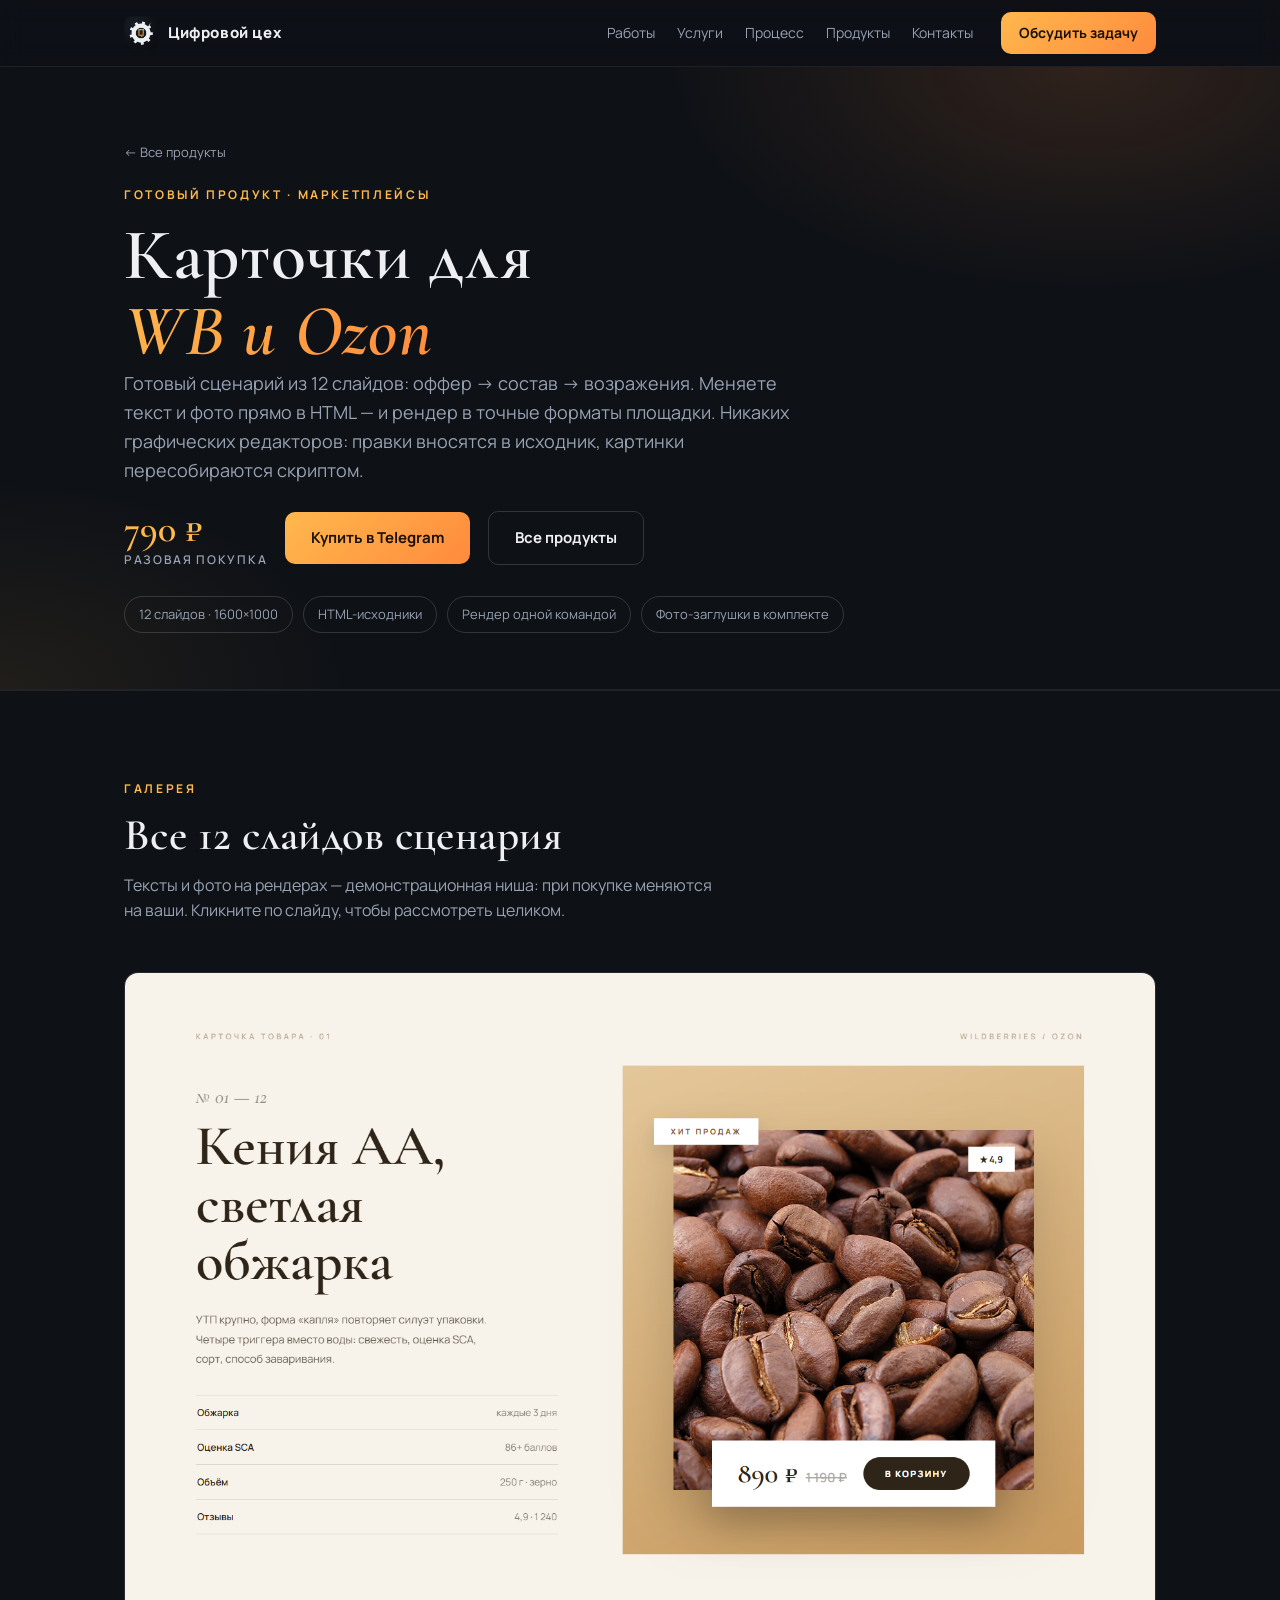
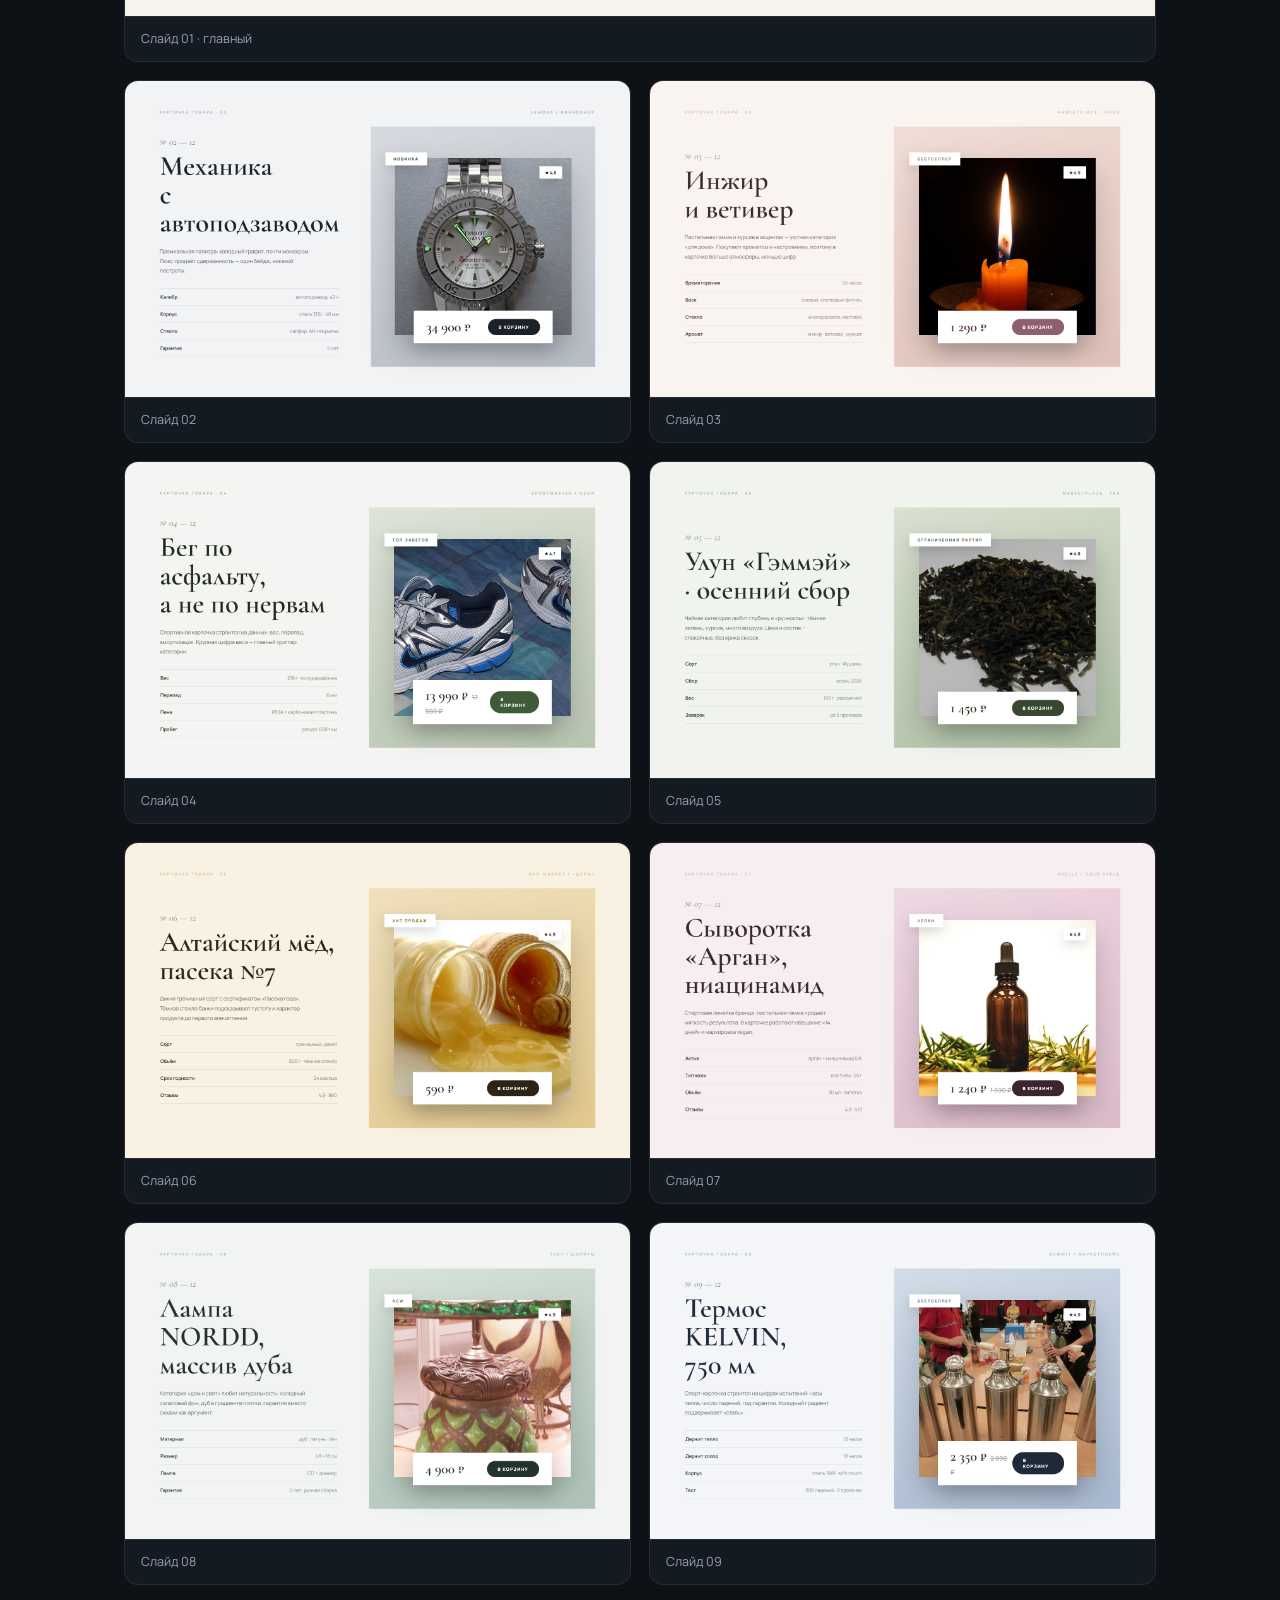
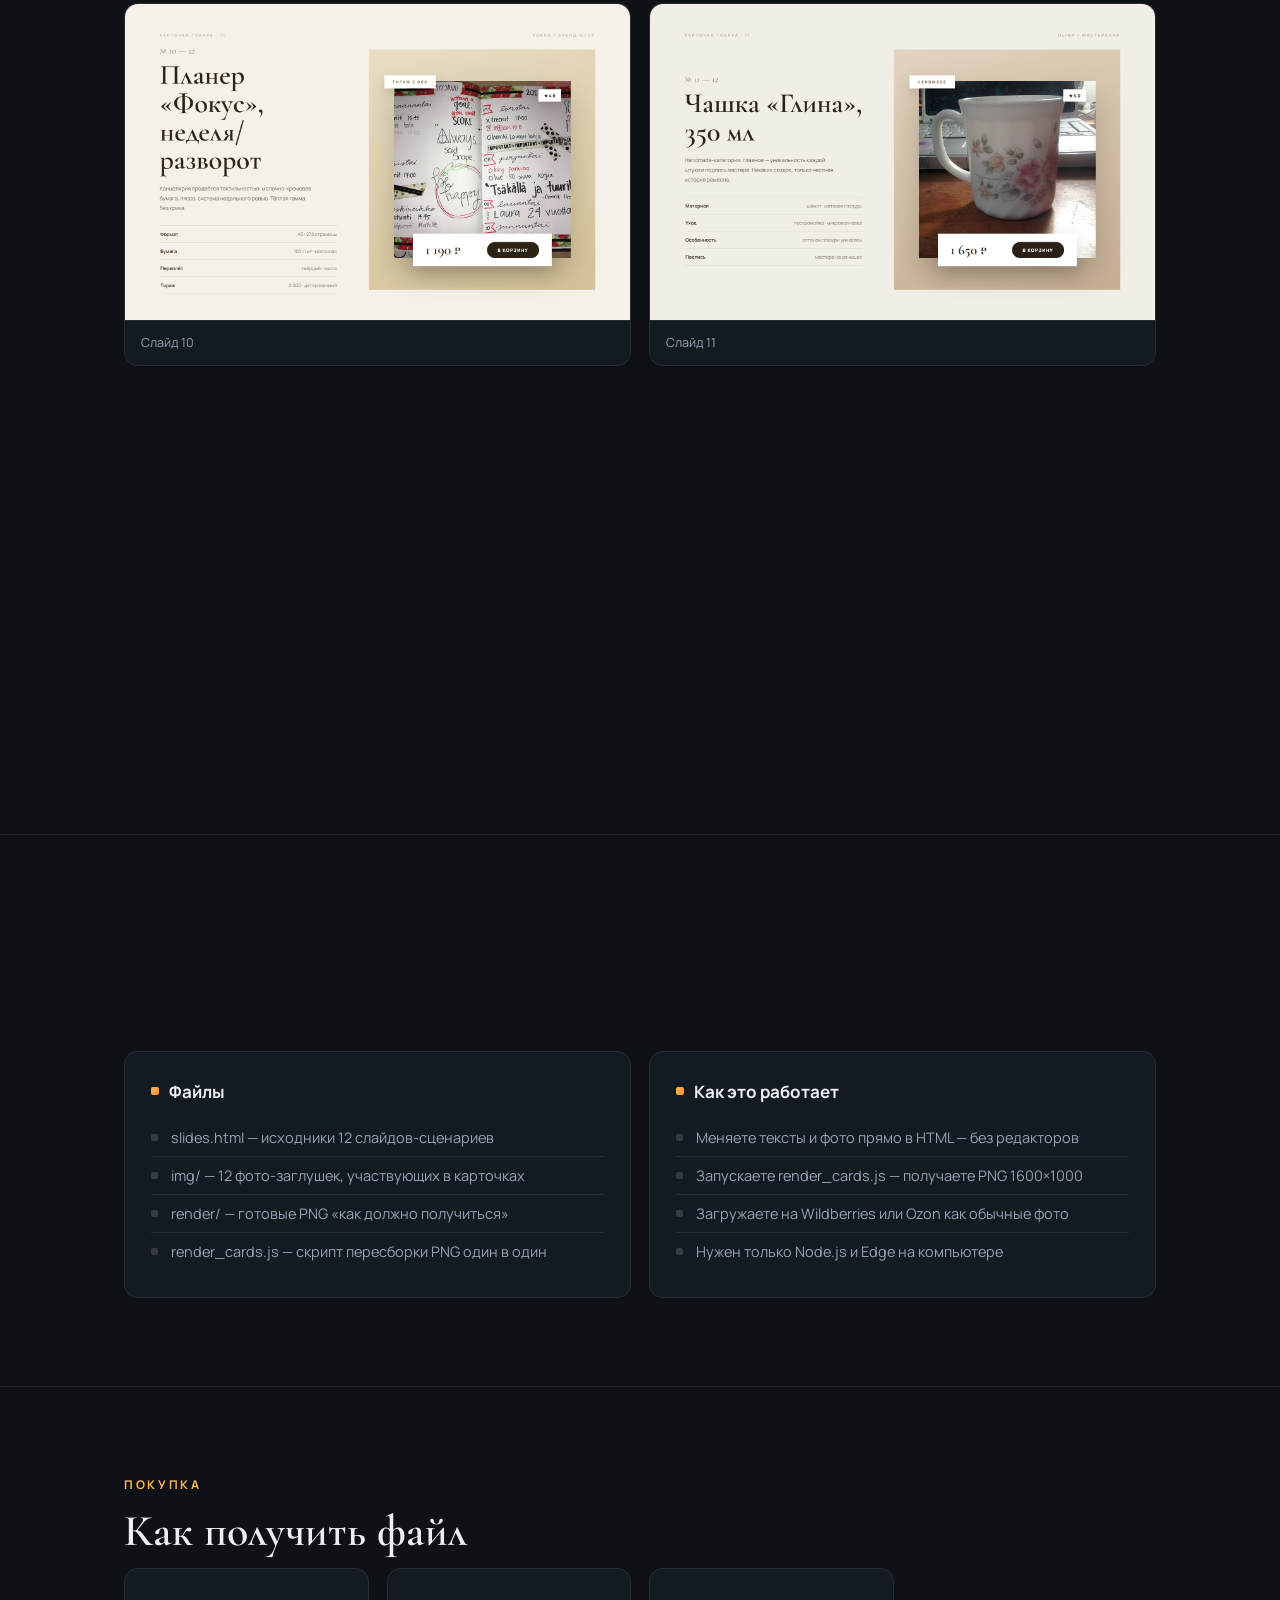
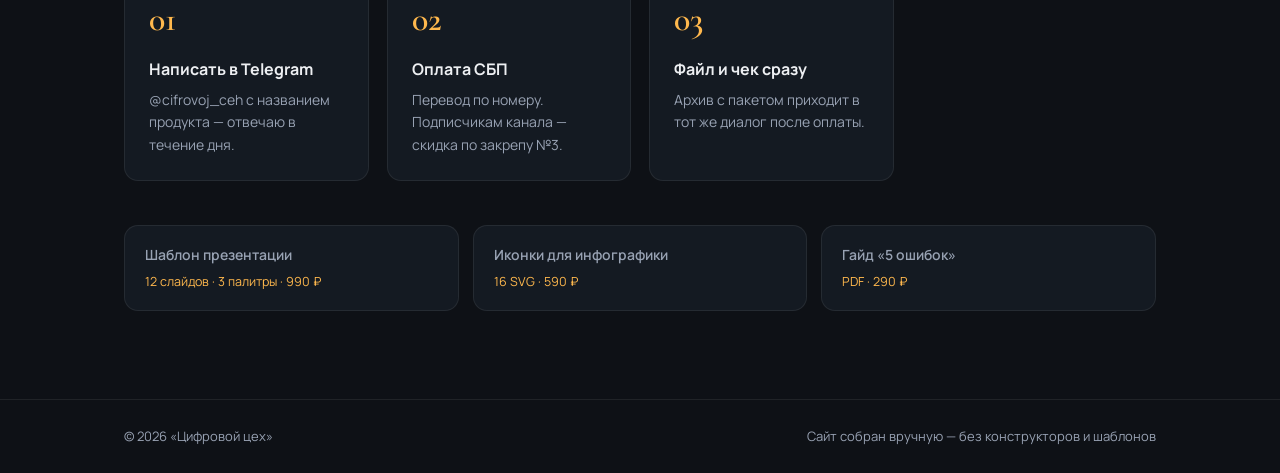
==== product-cards.html @ 600f5434 "Add 5 product landing pages (presentation, cards, icons, guide, catalog) with galleries and lightbox" ====
<!DOCTYPE html>
<html lang="ru">
<head>
<meta charset="UTF-8">
<meta name="viewport" content="width=device-width, initial-scale=1.0">
<title>Пакет шаблонов карточек WB/Ozon — 12 слайдов с исходниками | Цифровой цех</title>
<meta name="description" content="12 готовых слайдов-сценариев для карточек Wildberries и Ozon: оффер, состав, возражения. HTML-исходники и рендер в точные форматы площадки. Смотрите все 12 слайдов на витрине. 790 ₽.">
<meta property="og:title" content="Пакет шаблонов карточек WB/Ozon — 12 слайдов · HTML-исходники">
<meta property="og:description" content="Готовый сценарий: оффер → состав → возражения. Меняете текст и фото — рендер в точные форматы площадки. 790 ₽.">
<meta property="og:url" content="https://exoum.github.io/cifrovoj-ceh.github.io/product-cards.html">
<meta property="og:type" content="website">
<meta property="og:image" content="https://exoum.github.io/cifrovoj-ceh.github.io/assets/img/prod_cards.png">
<link rel="canonical" href="https://exoum.github.io/cifrovoj-ceh.github.io/product-cards.html">
<link rel="icon" type="image/svg+xml" href="assets/logo/logo.svg">
<link rel="preconnect" href="https://fonts.googleapis.com">
<link rel="preconnect" href="https://fonts.gstatic.com" crossorigin>
<link href="https://fonts.googleapis.com/css2?family=Cormorant+Garamond:ital,wght@0,500;0,600;1,500;1,600&family=Manrope:wght@400;500;600;700;800&display=swap" rel="stylesheet">
<link rel="stylesheet" href="css/style.css">
<link rel="stylesheet" href="css/products.css">
</head>
<body>

<header class="site-head">
  <div class="container head-row">
    <a class="brand" href="index.html">
      <img src="assets/logo/logo_256.png" alt="Логотип «Цифровой цех»" width="34" height="34">
      <span>Цифровой&nbsp;цех</span>
    </a>
    <nav class="nav">
      <a href="index.html#works">Работы</a>
      <a href="index.html#services">Услуги</a>
      <a href="index.html#process">Процесс</a>
      <a href="index.html#products">Продукты</a>
      <a href="index.html#contacts">Контакты</a>
    </nav>
    <a class="btn btn-small" href="https://t.me/cifrovoj_ceh" target="_blank" rel="noopener">Обсудить задачу</a>
  </div>
</header>

<main id="top">

<section class="p-hero">
  <div class="container">
    <a class="p-back reveal" href="index.html#products">← Все продукты</a>
    <p class="kicker reveal">Готовый продукт · Маркетплейсы</p>
    <h1 class="reveal">Карточки для<br><em>WB и Ozon</em></h1>
    <p class="p-lead reveal">Готовый сценарий из 12 слайдов: оффер → состав → возражения. Меняете текст и фото прямо в HTML — и рендер в точные форматы площадки. Никаких графических редакторов: правки вносятся в исходник, картинки пересобираются скриптом.</p>
    <div class="p-buy reveal">
      <span class="p-price">790 ₽<small>разовая покупка</small></span>
      <a class="btn" href="https://t.me/cifrovoj_ceh" target="_blank" rel="noopener">Купить в Telegram</a>
      <a class="btn btn-ghost" href="index.html#products">Все продукты</a>
    </div>
    <ul class="p-meta reveal">
      <li>12 слайдов · 1600×1000</li>
      <li>HTML-исходники</li>
      <li>Рендер одной командой</li>
      <li>Фото-заглушки в комплекте</li>
    </ul>
  </div>
</section>

<section class="section">
  <div class="container">
    <p class="kicker reveal">Галерея</p>
    <h2 class="reveal">Все 12 слайдов сценария</h2>
    <p class="section-sub reveal">Тексты и фото на рендерах — демонстрационная ниша: при покупке меняются на ваши. Кликните по слайду, чтобы рассмотреть целиком.</p>
    <div class="gallery">
      <figure class="gallery-item wide reveal"><img src="assets/img/cards/card_01.png" alt="Слайд 01 — главный" loading="lazy"><figcaption>Слайд 01 · главный</figcaption></figure>
      <figure class="gallery-item reveal"><img src="assets/img/cards/card_02.png" alt="Слайд 02" loading="lazy"><figcaption>Слайд 02</figcaption></figure>
      <figure class="gallery-item reveal"><img src="assets/img/cards/card_03.png" alt="Слайд 03" loading="lazy"><figcaption>Слайд 03</figcaption></figure>
      <figure class="gallery-item reveal"><img src="assets/img/cards/card_04.png" alt="Слайд 04" loading="lazy"><figcaption>Слайд 04</figcaption></figure>
      <figure class="gallery-item reveal"><img src="assets/img/cards/card_05.png" alt="Слайд 05" loading="lazy"><figcaption>Слайд 05</figcaption></figure>
      <figure class="gallery-item reveal"><img src="assets/img/cards/card_06.png" alt="Слайд 06" loading="lazy"><figcaption>Слайд 06</figcaption></figure>
      <figure class="gallery-item reveal"><img src="assets/img/cards/card_07.png" alt="Слайд 07" loading="lazy"><figcaption>Слайд 07</figcaption></figure>
      <figure class="gallery-item reveal"><img src="assets/img/cards/card_08.png" alt="Слайд 08" loading="lazy"><figcaption>Слайд 08</figcaption></figure>
      <figure class="gallery-item reveal"><img src="assets/img/cards/card_09.png" alt="Слайд 09" loading="lazy"><figcaption>Слайд 09</figcaption></figure>
      <figure class="gallery-item reveal"><img src="assets/img/cards/card_10.png" alt="Слайд 10" loading="lazy"><figcaption>Слайд 10</figcaption></figure>
      <figure class="gallery-item reveal"><img src="assets/img/cards/card_11.png" alt="Слайд 11" loading="lazy"><figcaption>Слайд 11</figcaption></figure>
      <figure class="gallery-item reveal"><img src="assets/img/cards/card_12.png" alt="Слайд 12" loading="lazy"><figcaption>Слайд 12</figcaption></figure>
    </div>
  </div>
</section>

<section class="section">
  <div class="container">
    <p class="kicker reveal">Состав</p>
    <h2 class="reveal">Что вы получите</h2>
    <div class="pkg">
      <div class="pkg-card reveal">
        <h3>Файлы</h3>
        <ul>
          <li>slides.html — исходники 12 слайдов-сценариев</li>
          <li>img/ — 12 фото-заглушек, участвующих в карточках</li>
          <li>render/ — готовые PNG «как должно получиться»</li>
          <li>render_cards.js — скрипт пересборки PNG один в один</li>
        </ul>
      </div>
      <div class="pkg-card reveal">
        <h3>Как это работает</h3>
        <ul>
          <li>Меняете тексты и фото прямо в HTML — без редакторов</li>
          <li>Запускаете render_cards.js — получаете PNG 1600×1000</li>
          <li>Загружаете на Wildberries или Ozon как обычные фото</li>
          <li>Нужен только Node.js и Edge на компьютере</li>
        </ul>
      </div>
    </div>
  </div>
</section>

<section class="section">
  <div class="container">
    <p class="kicker reveal">Покупка</p>
    <h2 class="reveal">Как получить файл</h2>
    <ol class="steps">
      <li class="step reveal"><span class="step-num">01</span><h3>Написать в Telegram</h3><p>@cifrovoj_ceh с названием продукта — отвечаю в течение дня.</p></li>
      <li class="step reveal"><span class="step-num">02</span><h3>Оплата СБП</h3><p>Перевод по номеру. Подписчикам канала — скидка по закрепу №3.</p></li>
      <li class="step reveal"><span class="step-num">03</span><h3>Файл и чек сразу</h3><p>Архив с пакетом приходит в тот же диалог после оплаты.</p></li>
    </ol>
    <div class="p-other">
      <a href="product-presentation.html">Шаблон презентации<span>12 слайдов · 3 палитры · 990 ₽</span></a>
      <a href="product-icons.html">Иконки для инфографики<span>16 SVG · 590 ₽</span></a>
      <a href="product-guide.html">Гайд «5 ошибок»<span>PDF · 290 ₽</span></a>
    </div>
  </div>
</section>

</main>

<footer>
  <div class="container foot-row">
    <span>© <span id="year">2026</span> «Цифровой цех»</span>
    <span>Сайт собран вручную — без конструкторов и шаблонов</span>
  </div>
</footer>

<div class="lightbox" id="lightbox" aria-hidden="true">
  <button class="lb-close" type="button" aria-label="Закрыть">×</button>
  <img src="" alt="">
</div>

<script src="js/main.js"></script>
</body>
</html>
---- css/style.css ----
/* ============================================================
   «Цифровой цех» — личный сайт-портфолио
   Палитра и шрифты совпадают с брендом (#0E1116 / #EDEFF2 / #FFB84D→#FF8A3D,
   Manrope + Cormorant Garamond — OFL, Google Fonts CDN).
   ============================================================ */

:root{
  --bg:#0E1116;
  --panel:#141A22;
  --panel-2:#171E27;
  --line:rgba(237,239,242,.08);
  --line-2:rgba(237,239,242,.16);
  --text:#EDEFF2;
  --muted:#98A2B3;
  --accent:#FFB84D;
  --accent-2:#FF8A3D;
  --grad:linear-gradient(135deg,#FFB84D 0%,#FF8A3D 100%);
  --font-ui:'Manrope',system-ui,-apple-system,'Segoe UI',sans-serif;
  --font-display:'Cormorant Garamond',Georgia,serif;
  --radius:14px;
}

*{margin:0;padding:0;box-sizing:border-box}
html{scroll-behavior:smooth}
body{background:var(--bg);color:var(--text);font-family:var(--font-ui);font-size:16px;line-height:1.6;-webkit-font-smoothing:antialiased}
img{display:block;max-width:100%}
a{color:inherit;text-decoration:none}
ul,ol{list-style:none}

.container{max-width:1080px;margin:0 auto;padding:0 24px}
.kicker{font-size:12px;font-weight:700;letter-spacing:.22em;text-transform:uppercase;color:var(--accent);margin-bottom:14px}
h1,h2{font-family:var(--font-display);font-weight:600;line-height:1.05;letter-spacing:.01em}
h1{font-size:clamp(40px,7vw,72px)}
h1 em,h2 em{font-style:italic;background:var(--grad);-webkit-background-clip:text;background-clip:text;color:transparent}
h2{font-size:clamp(30px,4.5vw,44px);margin-bottom:14px}
.section-sub{color:var(--muted);max-width:600px;margin-bottom:40px}
.section{padding:88px 0;border-top:1px solid var(--line)}

/* --- кнопки --- */
.btn{display:inline-flex;align-items:center;gap:8px;padding:14px 26px;border-radius:10px;background:var(--grad);color:#1A1206;font-weight:700;font-size:15px;transition:transform .15s ease,box-shadow .15s ease}
.btn:hover{transform:translateY(-2px);box-shadow:0 10px 30px rgba(255,138,61,.25)}
.btn-ghost{background:transparent;color:var(--text);border:1px solid var(--line-2)}
.btn-ghost:hover{box-shadow:none;border-color:rgba(237,239,242,.35)}
.btn-small{padding:10px 18px;font-size:14px}

/* --- шапка --- */
.site-head{position:sticky;top:0;z-index:50;background:rgba(14,17,22,.82);backdrop-filter:blur(12px);border-bottom:1px solid var(--line)}
.head-row{display:flex;align-items:center;gap:28px;height:66px}
.brand{display:flex;align-items:center;gap:10px;font-weight:800;letter-spacing:.04em;font-size:15px}
.brand img{border-radius:8px}
.nav{display:flex;gap:22px;margin-left:auto}
.nav a{font-size:14px;color:var(--muted);transition:color .15s}
.nav a:hover{color:var(--text)}

/* --- hero --- */
.hero{padding:96px 0 80px;position:relative;overflow:hidden}
.hero::before{content:'';position:absolute;inset:0;background:radial-gradient(600px 320px at 85% 0%,rgba(255,138,61,.14),transparent 70%),radial-gradient(500px 300px at 0% 100%,rgba(255,184,77,.08),transparent 70%);pointer-events:none}
.hero .container{position:relative}
.lead{color:var(--muted);font-size:18px;max-width:640px;margin:22px 0 30px}
.hero-actions{display:flex;gap:14px;flex-wrap:wrap}
.hero-meta{display:flex;gap:12px;flex-wrap:wrap;margin-top:34px}
.hero-meta li{font-size:13px;color:var(--muted);border:1px solid var(--line-2);border-radius:999px;padding:7px 14px}

/* --- работы --- */
.works-grid{display:grid;grid-template-columns:1fr 1fr;gap:22px}
.work{background:var(--panel);border:1px solid var(--line);border-radius:var(--radius);overflow:hidden;transition:transform .2s ease,border-color .2s ease}
.work:hover{transform:translateY(-4px);border-color:var(--line-2)}
.work-img{aspect-ratio:4/3;overflow:hidden;background:#0B0E12}
.work-img img{width:100%;height:100%;object-fit:cover;object-position:top center;transition:transform .35s ease}
.work:hover .work-img img{transform:scale(1.03)}
.work figcaption{padding:16px 18px;display:flex;flex-direction:column;gap:4px}
.work figcaption strong{font-size:15px;font-weight:700}
.work figcaption span{font-size:13px;color:var(--muted)}

/* --- услуги --- */
.cards-grid{display:grid;grid-template-columns:repeat(2,1fr);gap:18px}
.card{background:var(--panel);border:1px solid var(--line);border-radius:var(--radius);padding:26px;transition:border-color .2s ease}
.card:hover{border-color:var(--line-2)}
.card h3{font-size:18px;margin-bottom:8px}
.card p{color:var(--muted);font-size:14.5px}
.price-row{display:flex;justify-content:space-between;align-items:baseline;gap:12px;margin-top:18px;padding-top:14px;border-top:1px solid var(--line);flex-wrap:wrap}
.price{font-family:var(--font-display);font-size:26px;font-weight:600;color:var(--accent)}
.term{font-size:13px;color:var(--muted)}

/* --- процесс --- */
.steps{display:grid;grid-template-columns:repeat(4,1fr);gap:18px;counter-reset:step}
.step{background:var(--panel);border:1px solid var(--line);border-radius:var(--radius);padding:24px}
.step-num{font-family:var(--font-display);font-size:34px;font-weight:600;color:var(--accent);display:block;margin-bottom:10px}
.step h3{font-size:16px;margin-bottom:6px}
.step p{color:var(--muted);font-size:14px}

/* --- продукт --- */
.product{display:flex;gap:40px;align-items:center;background:var(--panel-2);border:1px solid var(--line);border-radius:18px;padding:40px}
.product-info{flex:1}
.product-info p{color:var(--muted);max-width:520px}
.product-list{margin-top:16px;display:flex;flex-direction:column;gap:8px}
.product-list li{color:var(--muted);font-size:14.5px;padding-left:20px;position:relative}
.product-list li::before{content:'';position:absolute;left:0;top:9px;width:8px;height:8px;border-radius:2px;background:var(--grad)}
.product-buy{flex-shrink:0;display:flex;flex-direction:column;gap:8px;align-items:flex-start;min-width:240px}
.price-big{font-family:var(--font-display);font-size:44px;font-weight:600;color:var(--accent)}
.price-big s{font-size:22px;color:var(--muted);margin-right:10px}
.product-buy .term{margin-bottom:10px}

/* --- контакты --- */
.contacts{text-align:center;padding-bottom:96px}
.contacts .lead{margin-left:auto;margin-right:auto}
.contacts-actions{justify-content:center}

/* --- футер --- */
footer{border-top:1px solid var(--line);padding:26px 0;color:var(--muted);font-size:13px}
.foot-row{display:flex;justify-content:space-between;gap:12px;flex-wrap:wrap}

/* --- анимация появления --- */
.reveal{opacity:0;transform:translateY(18px);transition:opacity .6s ease,transform .6s ease}
.reveal.on{opacity:1;transform:none}
@media (prefers-reduced-motion:reduce){.reveal{opacity:1;transform:none;transition:none}}

/* --- адаптив --- */
@media (max-width:900px){
  .works-grid{grid-template-columns:1fr}
  .cards-grid{grid-template-columns:1fr}
  .steps{grid-template-columns:repeat(2,1fr)}
  .product{flex-direction:column;align-items:flex-start;gap:24px}
}
@media (max-width:640px){
  .nav{display:none}
  .steps{grid-template-columns:1fr}
  .hero{padding:64px 0 56px}
  .section{padding:64px 0}
  .product{padding:28px}
}
---- css/products.css ----
/* === Продуктовая полка (секция #products) === */
.prod-grid { display: grid; grid-template-columns: repeat(3, 1fr); gap: 28px; margin-top: 56px; }
.prod-grid .prod-card:nth-child(4), .prod-grid .prod-card:nth-child(5) { grid-column: span 1; }
.prod-card { background: #141A22; border: 1px solid rgba(237,239,242,.08); border-radius: 18px; overflow: hidden; display: flex; flex-direction: column; transition: transform .3s ease, border-color .3s ease; }
.prod-card:hover { transform: translateY(-4px); border-color: rgba(255,184,77,.4); }
.prod-img { aspect-ratio: 4 / 3; overflow: hidden; background: #0E1116; }
.prod-img img { width: 100%; height: 100%; object-fit: cover; display: block; transition: transform .5s ease; }
.prod-card:hover .prod-img img { transform: scale(1.03); }
.prod-body { padding: 24px 24px 26px; display: flex; flex-direction: column; flex: 1; }
.prod-tag { font-size: 11px; letter-spacing: 2.5px; text-transform: uppercase; color: #98A2B3; margin-bottom: 10px; }
.prod-body h3 { font-family: 'Cormorant Garamond', Georgia, serif; font-weight: 600; font-size: 24px; line-height: 1.15; margin-bottom: 10px; color: #EDEFF2; }
.prod-body p { font-size: 14px; line-height: 1.65; color: #98A2B3; margin-bottom: 20px; }
.prod-price-row { margin-top: auto; display: flex; align-items: center; justify-content: space-between; gap: 12px; }
.prod-price { font-family: 'Cormorant Garamond', Georgia, serif; font-weight: 600; font-size: 26px; color: #FFB84D; }
.prod-price s { font-size: 15px; color: #5D6673; margin-left: 8px; font-family: 'Manrope', sans-serif; font-weight: 600; }
.btn-prod { display: inline-block; padding: 11px 22px; border-radius: 100px; font-size: 12px; letter-spacing: 2px; text-transform: uppercase; font-weight: 800; text-decoration: none; color: #0E1116; background: linear-gradient(135deg, #FFB84D, #FF8A3D); transition: opacity .25s ease; }
.btn-prod:hover { opacity: .88; }
.prod-note { margin-top: 26px; font-size: 13px; color: #5D6673; text-align: center; }

@media (max-width: 1000px) { .prod-grid { grid-template-columns: repeat(2, 1fr); } }
@media (max-width: 640px) {
  .prod-grid { grid-template-columns: 1fr; gap: 20px; margin-top: 40px; }
  .prod-body h3 { font-size: 21px; }
}

/* === Страницы продуктов (product-*.html) === */
.p-hero{padding:72px 0 56px;position:relative;overflow:hidden;border-bottom:1px solid var(--line)}
.p-hero::before{content:'';position:absolute;inset:0;background:radial-gradient(600px 320px at 85% 0%,rgba(255,138,61,.14),transparent 70%),radial-gradient(500px 300px at 0% 100%,rgba(255,184,77,.08),transparent 70%);pointer-events:none}
.p-hero .container{position:relative}
.p-back{display:inline-flex;align-items:center;gap:8px;font-size:13px;color:var(--muted);margin-bottom:22px;transition:color .15s}
.p-back:hover{color:var(--text)}
.p-title{margin-bottom:16px}
.p-lead{color:var(--muted);font-size:18px;max-width:680px;margin:0 0 26px}
.p-buy{display:flex;align-items:center;gap:18px;flex-wrap:wrap}
.p-price{font-family:var(--font-display);font-weight:600;font-size:38px;color:var(--accent);line-height:1}
.p-price small{display:block;font-family:'Manrope',sans-serif;font-weight:600;font-size:12px;letter-spacing:.14em;text-transform:uppercase;color:var(--muted);margin-top:6px}
.p-meta{display:flex;gap:10px;flex-wrap:wrap;margin-top:30px}
.p-meta li{font-size:13px;color:var(--muted);border:1px solid var(--line-2);border-radius:999px;padding:7px 14px}
.gallery{display:grid;grid-template-columns:1fr 1fr;gap:18px;margin-top:48px}
.gallery-item{background:var(--panel);border:1px solid var(--line);border-radius:var(--radius);overflow:hidden;cursor:zoom-in;transition:border-color .2s ease,transform .2s ease}
.gallery-item:hover{border-color:rgba(255,184,77,.4);transform:translateY(-3px)}
.gallery-item img{width:100%;height:auto;display:block}
.gallery-item.wide{grid-column:1 / -1}
.gallery-item figcaption{padding:12px 16px;font-size:12.5px;color:var(--muted);border-top:1px solid var(--line)}
.gallery-hint{margin-top:18px;font-size:13px;color:var(--muted);text-align:center}
.pkg{display:grid;grid-template-columns:1fr 1fr;gap:18px;margin-top:48px}
.pkg-card{background:var(--panel);border:1px solid var(--line);border-radius:var(--radius);padding:26px}
.pkg-card h3{font-size:17px;margin-bottom:14px;display:flex;align-items:center;gap:10px}
.pkg-card h3::before{content:'';width:8px;height:8px;border-radius:2px;background:var(--grad);flex-shrink:0}
.pkg-card li{color:var(--muted);font-size:14.5px;padding:7px 0 7px 20px;position:relative;border-bottom:1px solid var(--line)}
.pkg-card li:last-child{border-bottom:none}
.pkg-card li::before{content:'';position:absolute;left:0;top:15px;width:7px;height:7px;border-radius:2px;background:var(--line-2)}
.buy-steps{display:grid;grid-template-columns:repeat(3,1fr);gap:18px;margin-top:44px}
.p-other{display:grid;grid-template-columns:repeat(3,1fr);gap:14px;margin-top:44px}
.p-other a{background:var(--panel);border:1px solid var(--line);border-radius:var(--radius);padding:18px 20px;font-size:14px;font-weight:600;color:var(--muted);transition:border-color .2s ease,color .2s ease}
.p-other a:hover{border-color:rgba(255,184,77,.4);color:var(--text)}
.p-other a span{display:block;font-weight:400;font-size:12.5px;color:var(--accent);margin-top:6px}
.lightbox{position:fixed;inset:0;z-index:100;background:rgba(10,12,16,.92);backdrop-filter:blur(6px);display:none;align-items:center;justify-content:center;padding:28px;cursor:zoom-out}
.lightbox.on{display:flex}
.lightbox img{max-width:min(1200px,94vw);max-height:88vh;width:auto;height:auto;border-radius:10px;box-shadow:0 30px 80px rgba(0,0,0,.55)}
.lightbox .lb-close{position:absolute;top:18px;right:24px;font-size:30px;line-height:1;color:var(--muted);background:none;border:none;cursor:pointer}
.lightbox .lb-close:hover{color:var(--text)}
body.lb-lock{overflow:hidden}
@media (max-width:900px){.gallery{grid-template-columns:1fr}.pkg{grid-template-columns:1fr}.buy-steps{grid-template-columns:1fr}.p-other{grid-template-columns:1fr}}
@media (max-width:640px){.p-hero{padding:52px 0 44px}.p-price{font-size:32px}.p-lead{font-size:16px}}

/* === Кликабельные карточки на главной === */
.prod-link{display:block;color:inherit}
.prod-link:hover{text-decoration:none}
.prod-more{display:inline-block;margin-top:14px;font-size:12px;letter-spacing:1.5px;text-transform:uppercase;color:var(--muted);transition:color .2s ease}
.prod-card:hover .prod-more{color:var(--accent)}
.prod-body h3 a{color:inherit;text-decoration:none}
.prod-body h3 a:hover{color:var(--accent)}

/* === Витрина иконок (product-icons.html) === */
.icons-grid{display:grid;grid-template-columns:repeat(8,1fr);gap:12px;margin-top:48px}
.icon-tile{background:var(--panel);border:1px solid var(--line);border-radius:var(--radius);aspect-ratio:1;display:flex;align-items:center;justify-content:center;transition:border-color .2s ease,transform .2s ease}
.icon-tile:hover{border-color:rgba(255,184,77,.4);transform:translateY(-3px)}
.icon-tile svg{width:42%;height:42%;color:var(--accent)}
.icons-colors{display:flex;gap:22px;justify-content:center;align-items:center;margin-top:24px;flex-wrap:wrap}
.icons-colors .icon-tile{aspect-ratio:auto;width:88px;height:88px;flex-shrink:0}
.icons-colors span{display:inline-flex;flex-direction:column;align-items:center;gap:10px}
.icons-colors em{font-style:normal;font-size:12px;letter-spacing:.06em;color:var(--muted)}
.ic-c1{color:#FFB84D}
.ic-c2{color:#7DD3A0}
.ic-c3{color:#8AB4FF}
.ic-c4{color:#EDEFF2}
@media (max-width:900px){.icons-grid{grid-template-columns:repeat(4,1fr)}}
@media (max-width:640px){.icons-grid{grid-template-columns:repeat(3,1fr);gap:10px}}
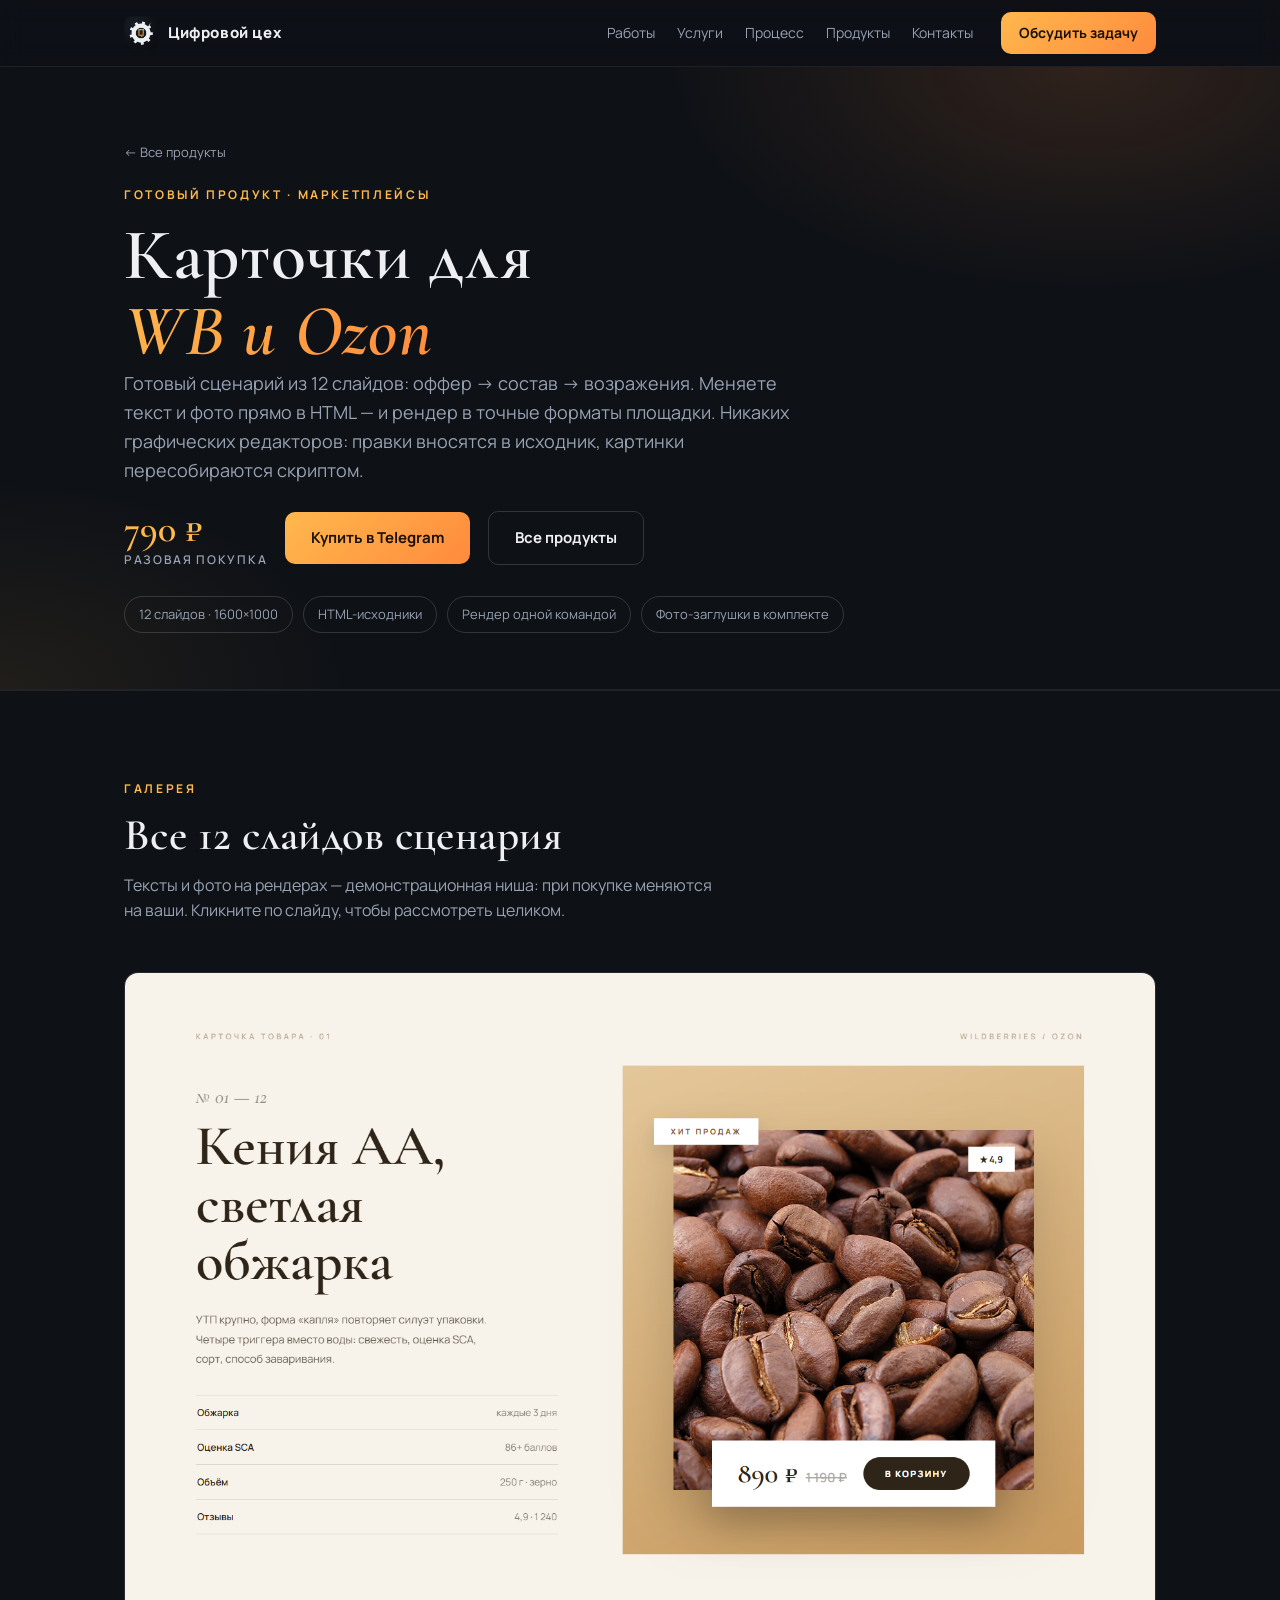
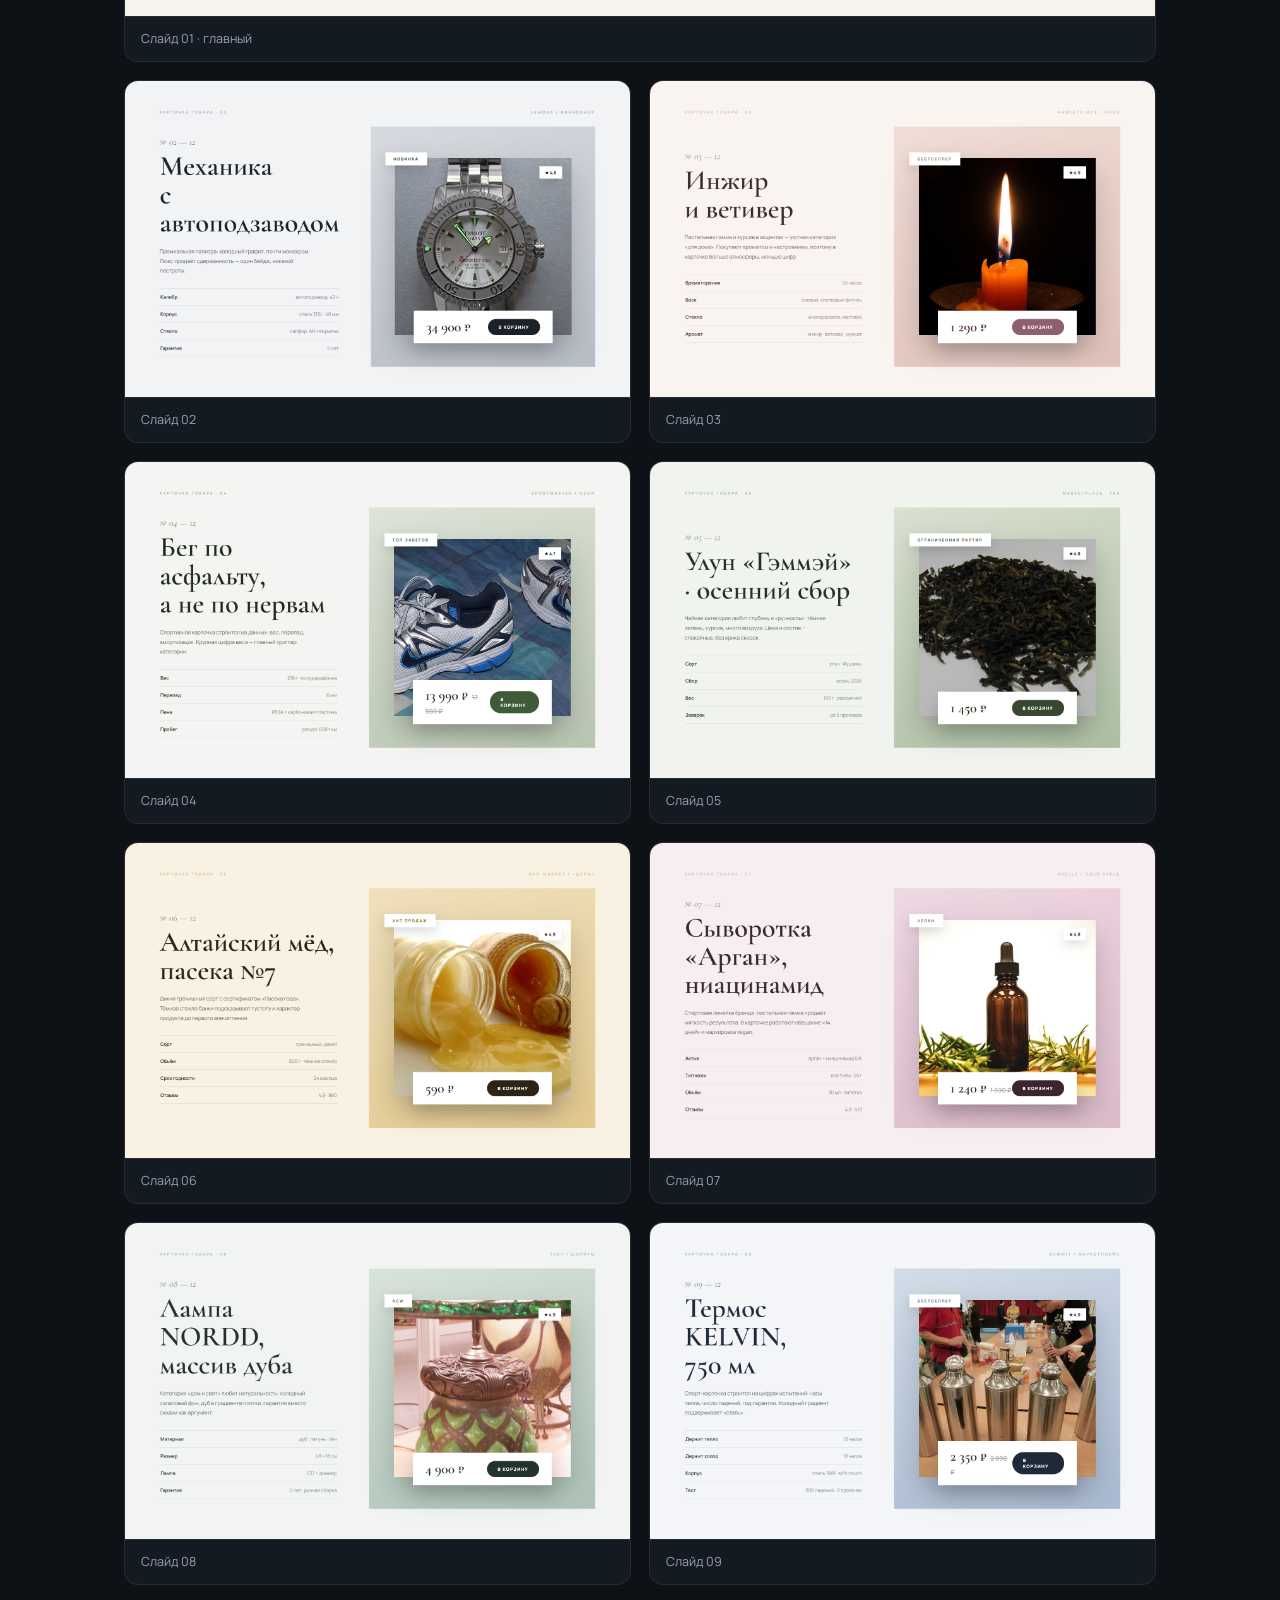
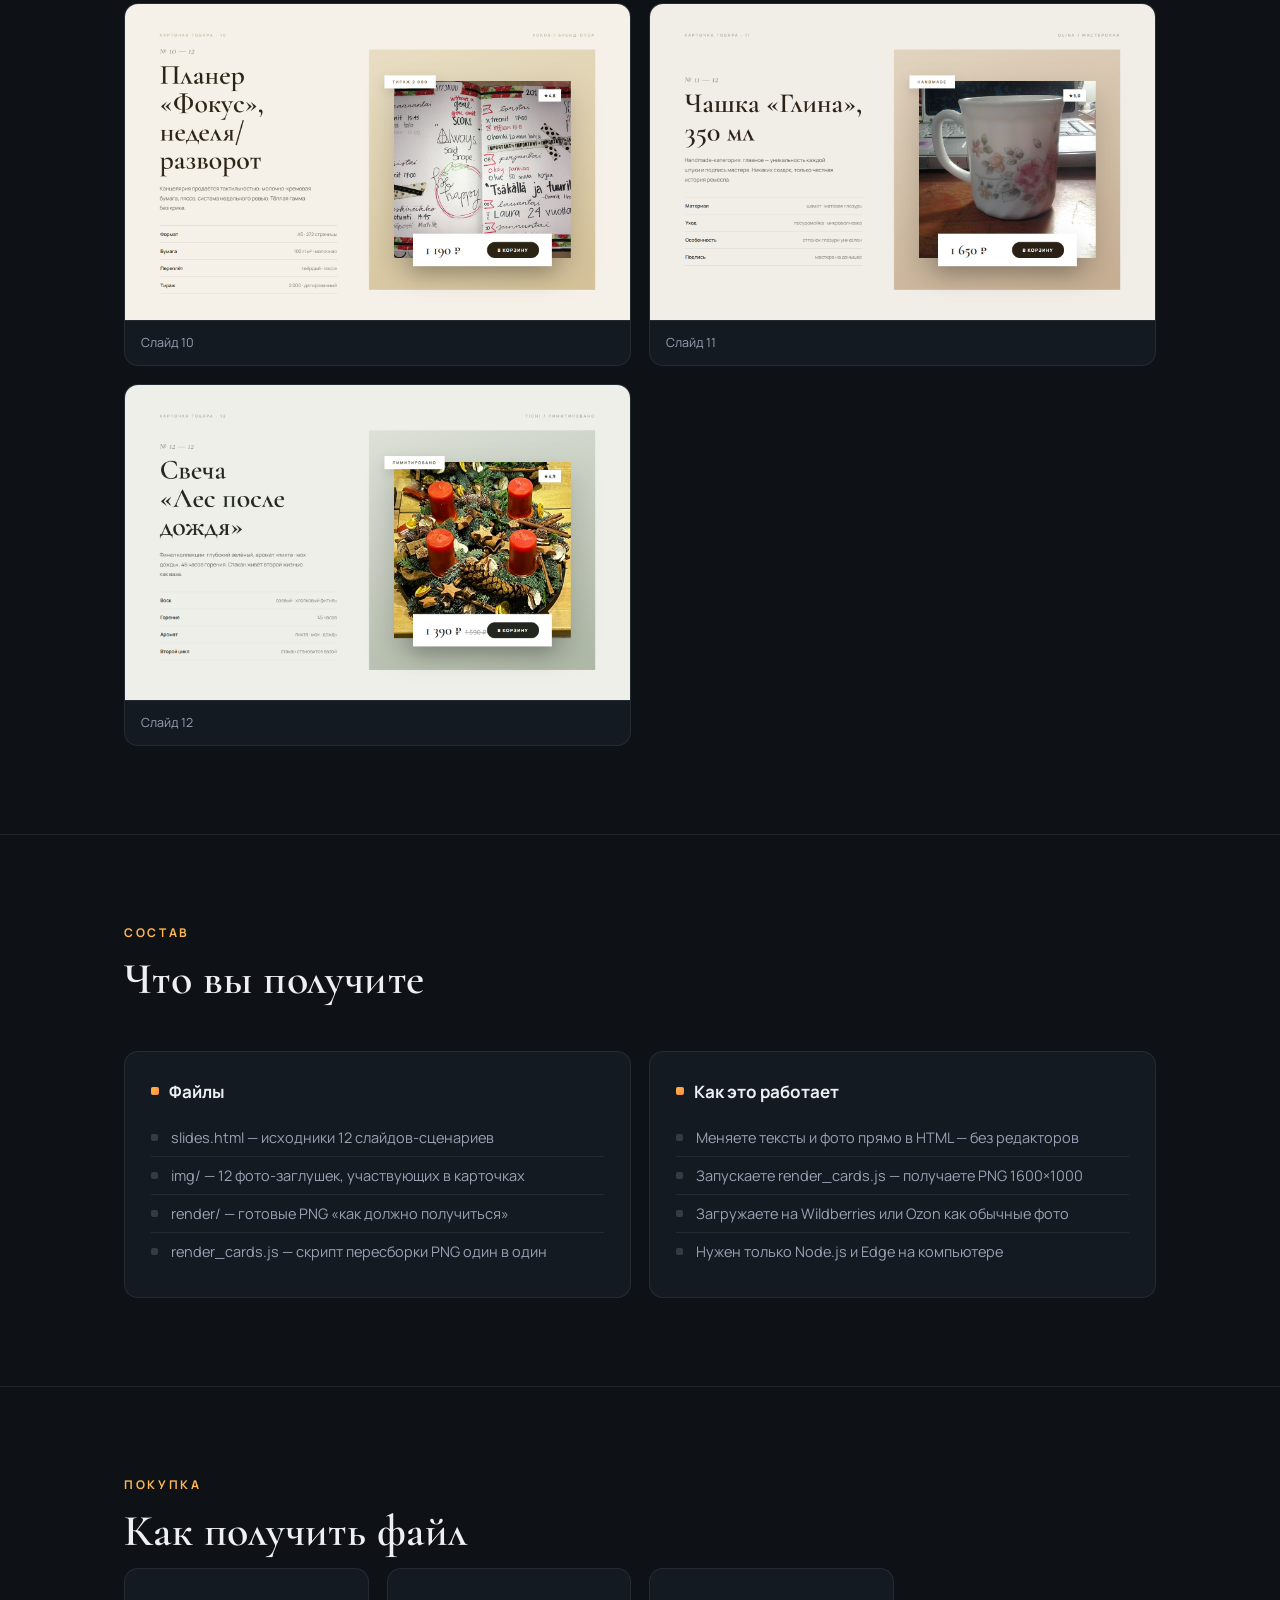
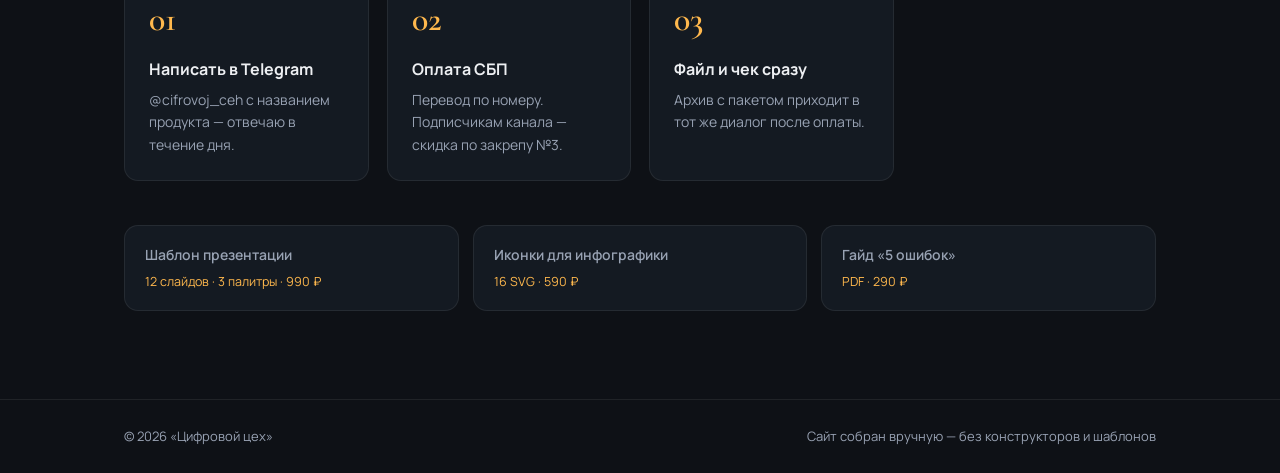
==== commit eb212359: "Add lead capture: contact form, smart Telegram buttons with source tracking, lead-form/lead-links/si" ====
--- a/product-cards.html
+++ b/product-cards.html
@@ -33,7 +33,7 @@
       <a href="index.html#products">Продукты</a>
       <a href="index.html#contacts">Контакты</a>
     </nav>
-    <a class="btn btn-small" href="https://t.me/cifrovoj_ceh" target="_blank" rel="noopener">Обсудить задачу</a>
+    <a class="btn btn-small" href="https://t.me/cifrovoj_ceh" data-bot="site_cards" target="_blank" rel="noopener">Обсудить задачу</a>
   </div>
 </header>
 
@@ -47,7 +47,7 @@
     <p class="p-lead reveal">Готовый сценарий из 12 слайдов: оффер → состав → возражения. Меняете текст и фото прямо в HTML — и рендер в точные форматы площадки. Никаких графических редакторов: правки вносятся в исходник, картинки пересобираются скриптом.</p>
     <div class="p-buy reveal">
       <span class="p-price">790 ₽<small>разовая покупка</small></span>
-      <a class="btn" href="https://t.me/cifrovoj_ceh" target="_blank" rel="noopener">Купить в Telegram</a>
+      <a class="btn" href="https://t.me/cifrovoj_ceh" data-bot="site_cards" target="_blank" rel="noopener">Купить в Telegram</a>
       <a class="btn btn-ghost" href="index.html#products">Все продукты</a>
     </div>
     <ul class="p-meta reveal">
@@ -139,6 +139,8 @@
   <img src="" alt="">
 </div>
 
+<script src="js/site-config.js"></script>
 <script src="js/main.js"></script>
+<script src="js/lead-links.js"></script>
 </body>
 </html>
--- a/css/style.css
+++ b/css/style.css
@@ -71,6 +71,9 @@
 .work figcaption{padding:16px 18px;display:flex;flex-direction:column;gap:4px}
 .work figcaption strong{font-size:15px;font-weight:700}
 .work figcaption span{font-size:13px;color:var(--muted)}
+.work-cta{text-decoration:none;color:var(--text);display:flex;align-items:center;justify-content:center;padding:26px;background:linear-gradient(135deg,var(--panel),#10151C);border-color:var(--line-2)}
+.work-cta strong{font-size:16px}
+.work-cta span{margin-top:6px}
 
 /* --- услуги --- */
 .cards-grid{display:grid;grid-template-columns:repeat(2,1fr);gap:18px}
@@ -106,6 +109,23 @@
 .contacts .lead{margin-left:auto;margin-right:auto}
 .contacts-actions{justify-content:center}
 
+/* === Форма заявки (секция контактов) === */
+.lead-form{max-width:640px;margin:40px auto 0;text-align:left;background:var(--panel);border:1px solid var(--line);border-radius:var(--radius);padding:28px}
+.lead-form label{display:block;font-size:12px;font-weight:700;letter-spacing:.08em;text-transform:uppercase;color:var(--muted);margin-bottom:14px}
+.lead-form input,.lead-form select,.lead-form textarea{display:block;width:100%;margin-top:8px;background:var(--panel-2);border:1px solid var(--line-2);border-radius:10px;color:var(--text);font:inherit;font-size:15px;text-transform:none;letter-spacing:normal;padding:12px 14px;outline:none;transition:border-color .15s}
+.lead-form input:focus,.lead-form select:focus,.lead-form textarea:focus{border-color:var(--accent)}
+.lead-form textarea{resize:vertical;min-height:88px}
+.lf-row{display:grid;grid-template-columns:1fr 1fr;gap:14px}
+.lf-submit{width:100%;margin-top:6px;cursor:pointer}
+.lf-submit[disabled]{opacity:.55;cursor:wait}
+.lf-note{font-size:13px;color:var(--muted);margin:16px 0 0;letter-spacing:normal;text-transform:none}
+.lf-note a{color:var(--accent);text-decoration:none}
+.lf-note a:hover{text-decoration:underline}
+.lf-status{font-size:14px;margin:14px 0 0;letter-spacing:normal;text-transform:none;color:var(--accent)}
+.lf-status.err{color:#FF7A6B}
+.hp{position:absolute;left:-9999px;width:1px;height:1px;overflow:hidden;opacity:0}
+@media (max-width:520px){.lf-row{grid-template-columns:1fr;gap:0}}
+
 /* --- футер --- */
 footer{border-top:1px solid var(--line);padding:26px 0;color:var(--muted);font-size:13px}
 .foot-row{display:flex;justify-content:space-between;gap:12px;flex-wrap:wrap}
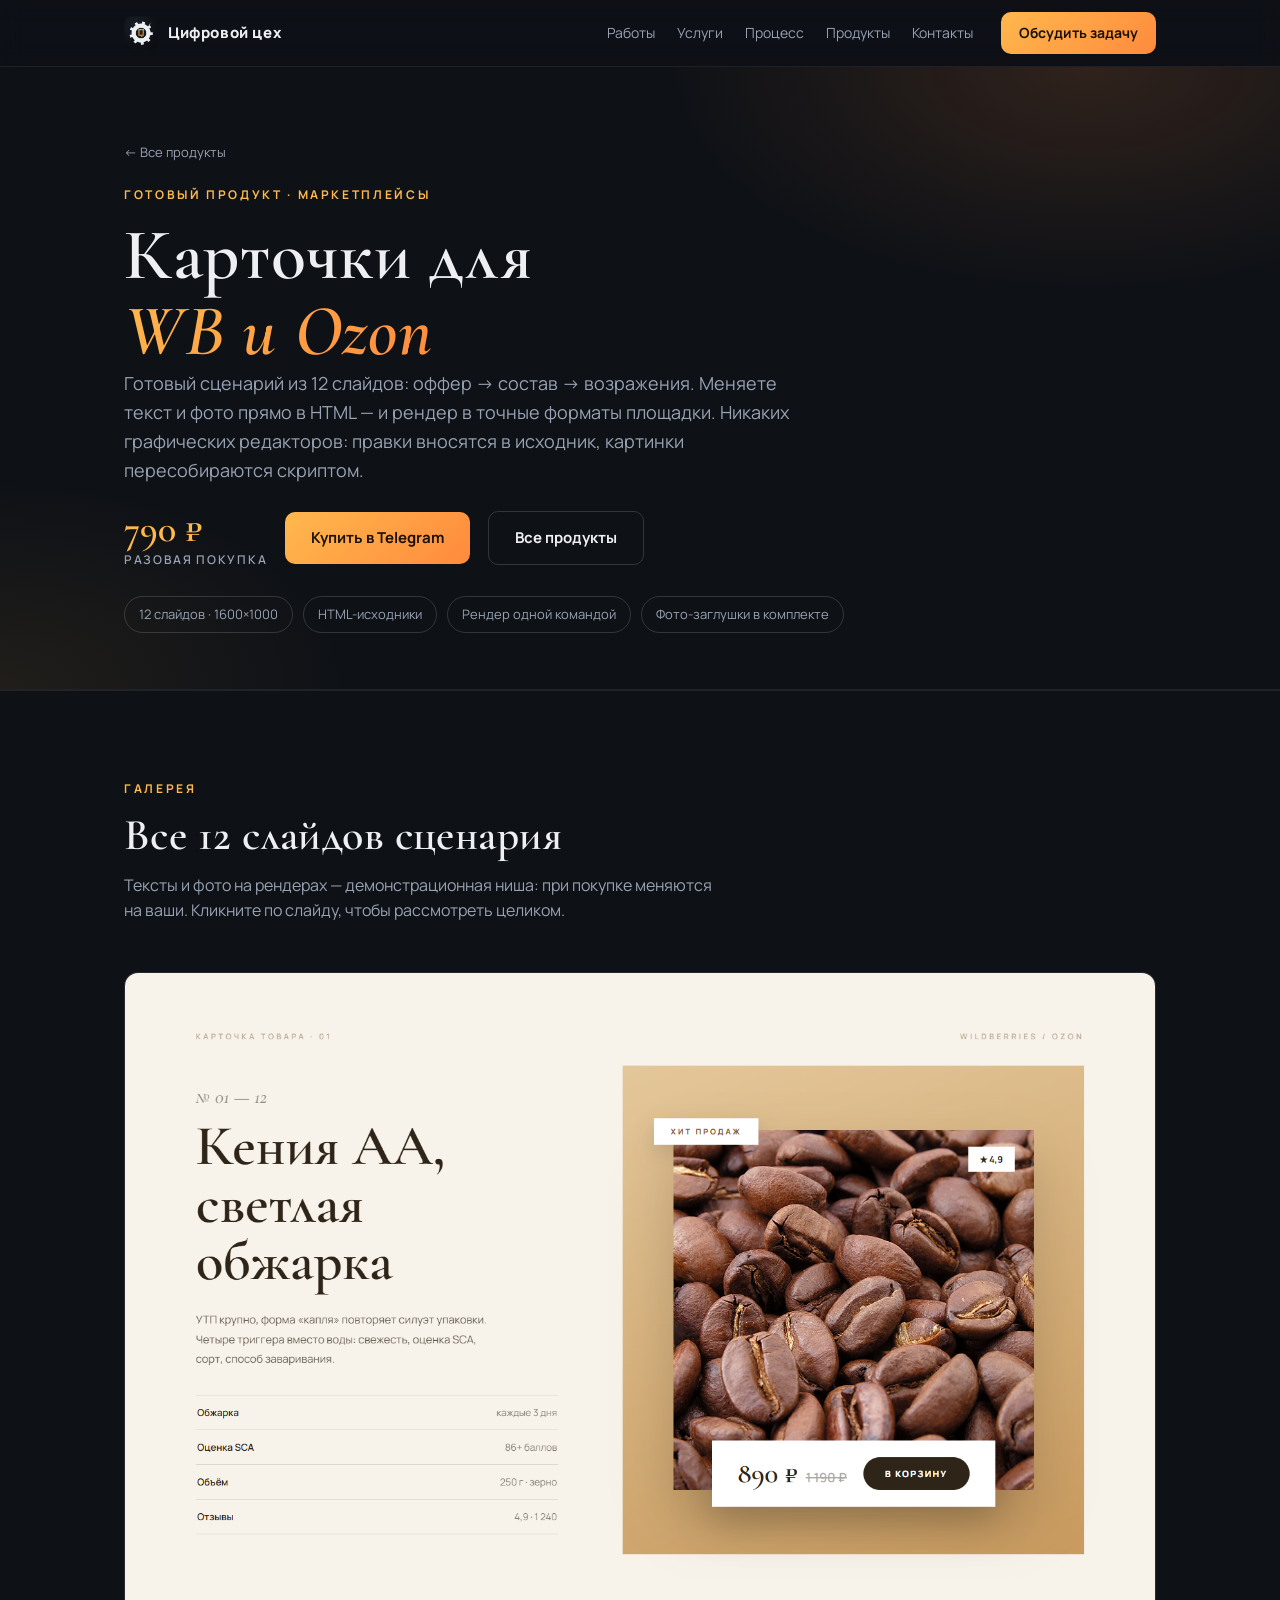
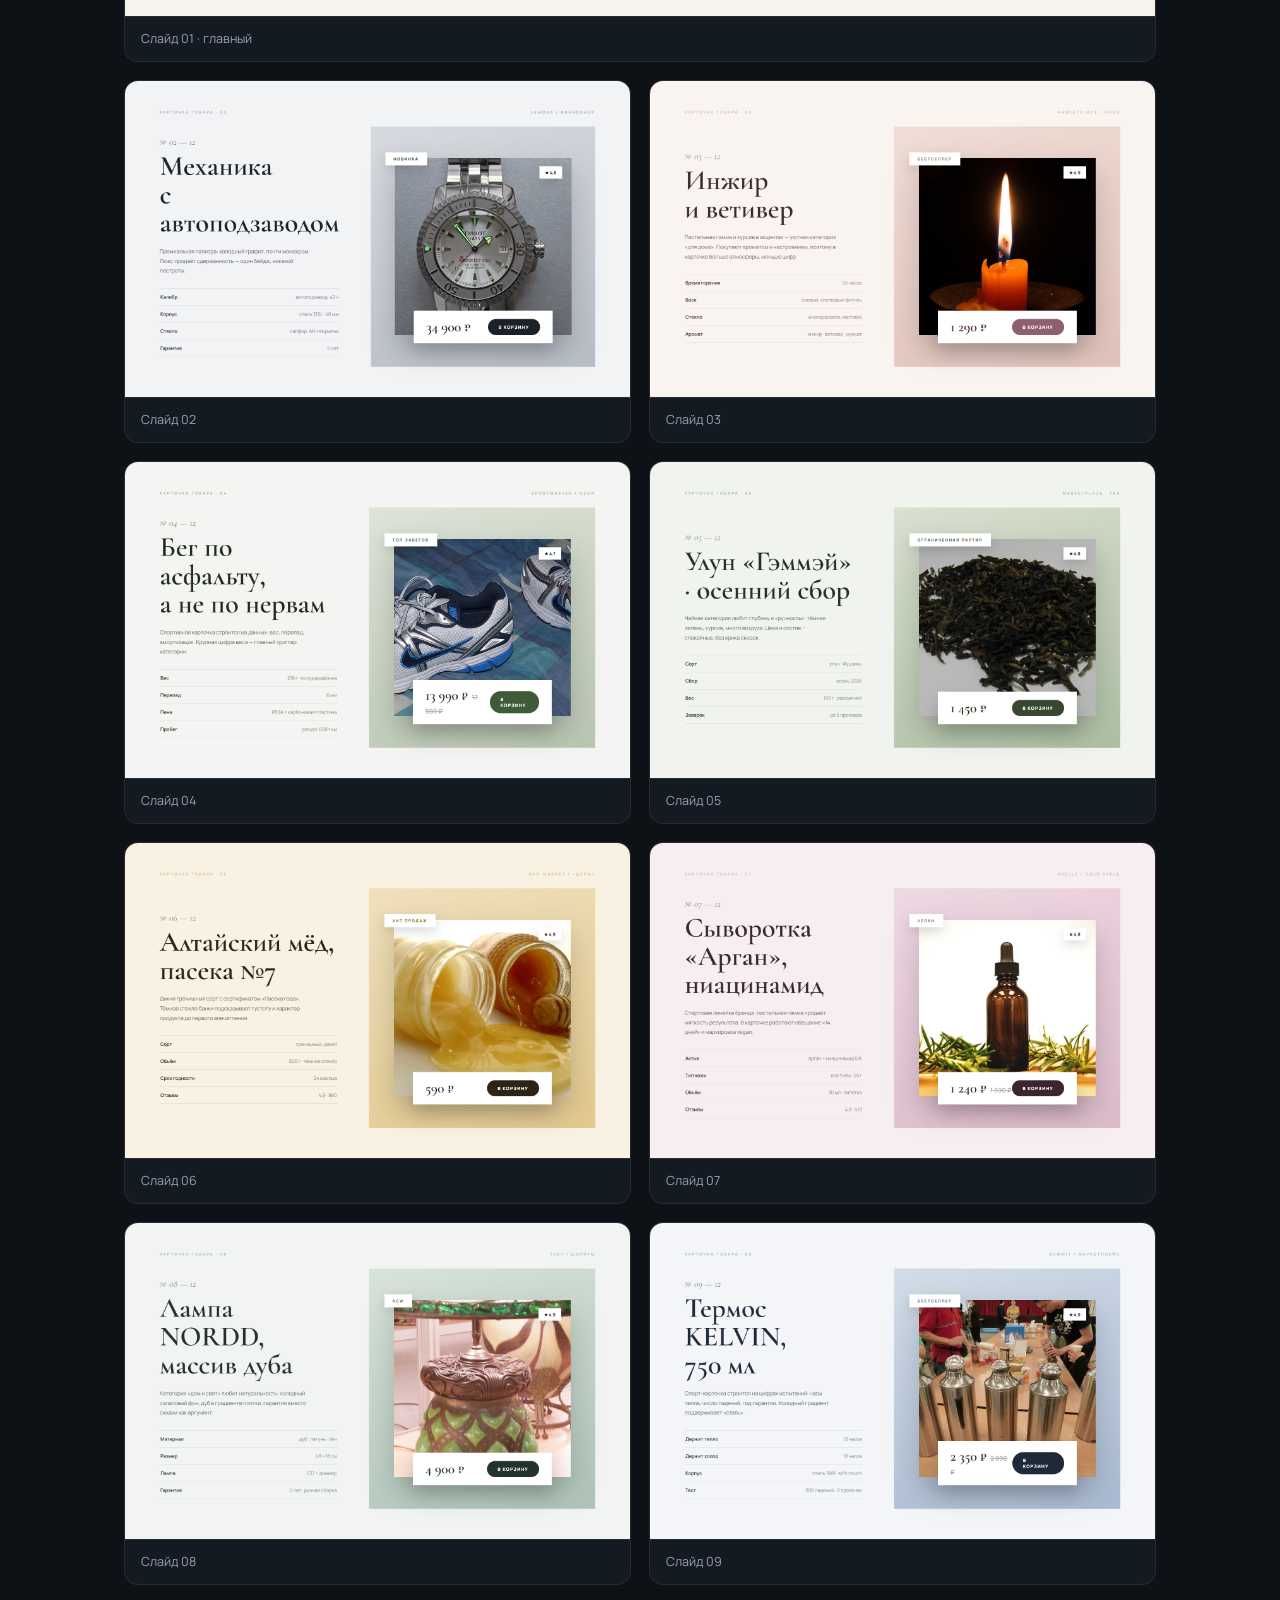
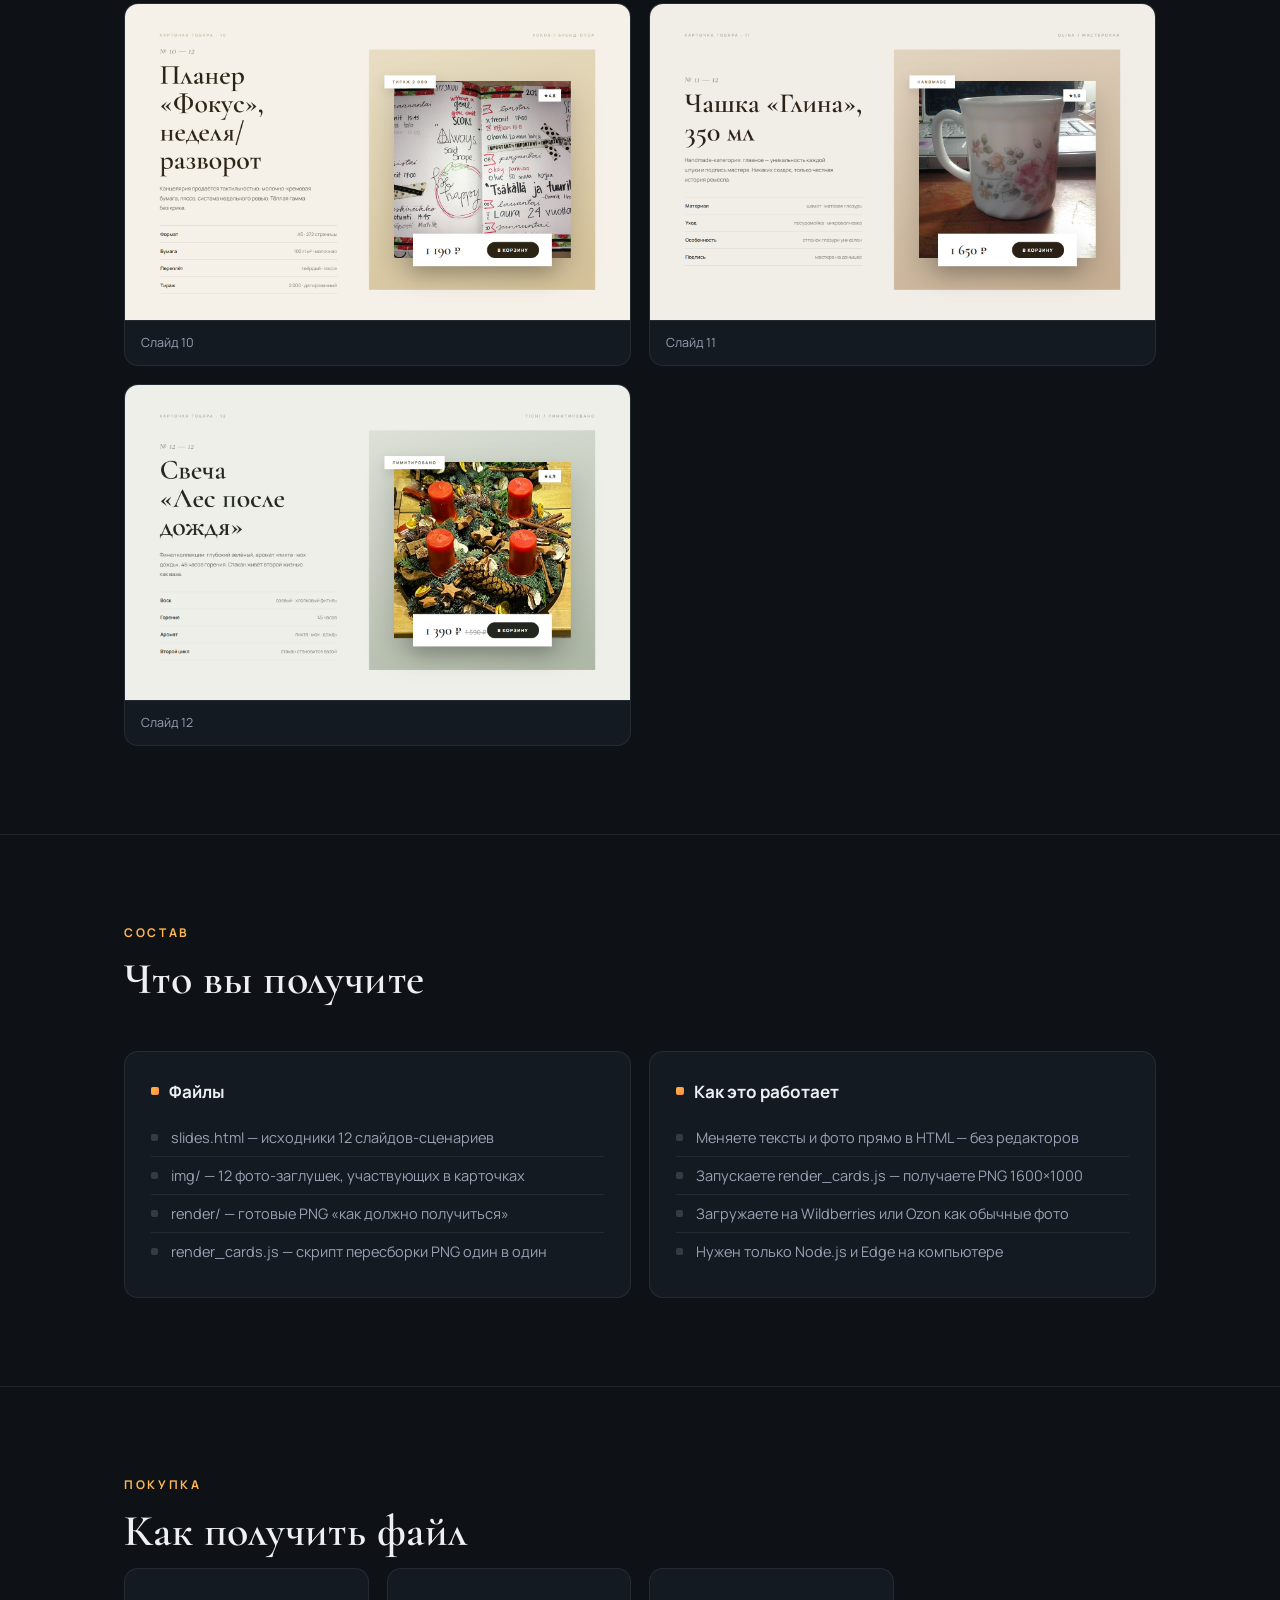
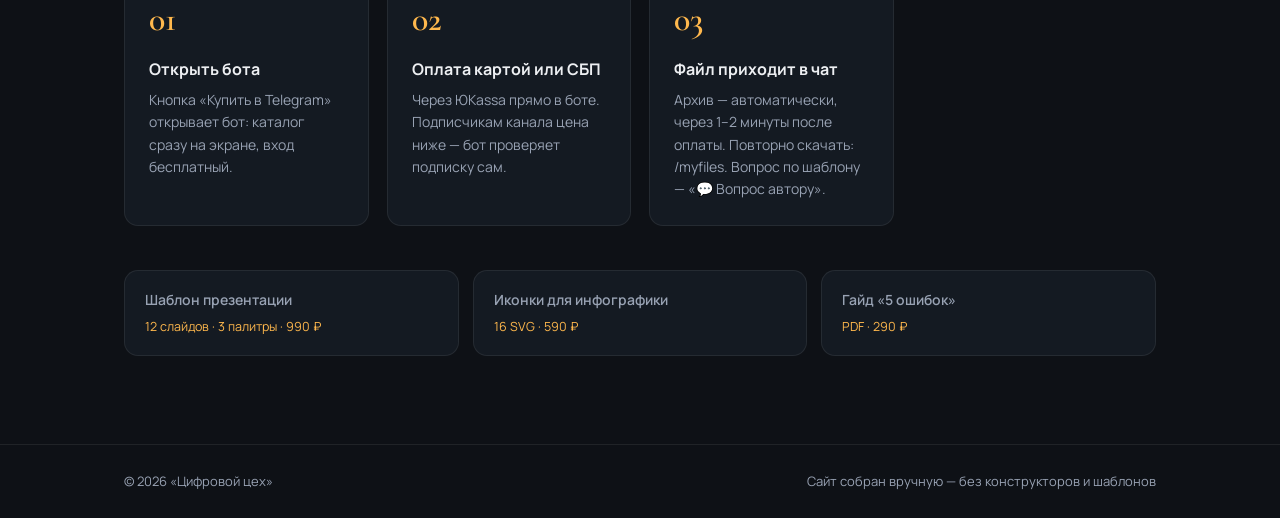
==== commit e63ac05d: "Сайт: контакты и покупка — через бот @cifrovoj_ceh_bot вместо канала - index + product-страницы: кно" ====
--- a/product-cards.html
+++ b/product-cards.html
@@ -33,7 +33,7 @@
       <a href="index.html#products">Продукты</a>
       <a href="index.html#contacts">Контакты</a>
     </nav>
-    <a class="btn btn-small" href="https://t.me/cifrovoj_ceh" data-bot="site_cards" target="_blank" rel="noopener">Обсудить задачу</a>
+    <a class="btn btn-small" href="index.html#contacts">Обсудить задачу</a>
   </div>
 </header>
 
@@ -47,7 +47,7 @@
     <p class="p-lead reveal">Готовый сценарий из 12 слайдов: оффер → состав → возражения. Меняете текст и фото прямо в HTML — и рендер в точные форматы площадки. Никаких графических редакторов: правки вносятся в исходник, картинки пересобираются скриптом.</p>
     <div class="p-buy reveal">
       <span class="p-price">790 ₽<small>разовая покупка</small></span>
-      <a class="btn" href="https://t.me/cifrovoj_ceh" data-bot="site_cards" target="_blank" rel="noopener">Купить в Telegram</a>
+      <a class="btn" href="https://t.me/cifrovoj_ceh_bot" data-bot="site_cards" target="_blank" rel="noopener">Купить в Telegram</a>
       <a class="btn btn-ghost" href="index.html#products">Все продукты</a>
     </div>
     <ul class="p-meta reveal">
@@ -113,9 +113,9 @@
     <p class="kicker reveal">Покупка</p>
     <h2 class="reveal">Как получить файл</h2>
     <ol class="steps">
-      <li class="step reveal"><span class="step-num">01</span><h3>Написать в Telegram</h3><p>@cifrovoj_ceh с названием продукта — отвечаю в течение дня.</p></li>
-      <li class="step reveal"><span class="step-num">02</span><h3>Оплата СБП</h3><p>Перевод по номеру. Подписчикам канала — скидка по закрепу №3.</p></li>
-      <li class="step reveal"><span class="step-num">03</span><h3>Файл и чек сразу</h3><p>Архив с пакетом приходит в тот же диалог после оплаты.</p></li>
+      <li class="step reveal"><span class="step-num">01</span><h3>Открыть бота</h3><p>Кнопка «Купить в Telegram» открывает бот: каталог сразу на экране, вход бесплатный.</p></li>
+      <li class="step reveal"><span class="step-num">02</span><h3>Оплата картой или СБП</h3><p>Через ЮKassa прямо в боте. Подписчикам канала цена ниже — бот проверяет подписку сам.</p></li>
+      <li class="step reveal"><span class="step-num">03</span><h3>Файл приходит в чат</h3><p>Архив — автоматически, через 1–2 минуты после оплаты. Повторно скачать: /myfiles. Вопрос по шаблону — «💬 Вопрос автору».</p></li>
     </ol>
     <div class="p-other">
       <a href="product-presentation.html">Шаблон презентации<span>12 слайдов · 3 палитры · 990 ₽</span></a>
@@ -140,6 +140,7 @@
 </div>
 
 <script src="js/site-config.js"></script>
+<script src="js/metrika-init.js"></script>
 <script src="js/main.js"></script>
 <script src="js/lead-links.js"></script>
 </body>
--- a/css/products.css
+++ b/css/products.css
@@ -86,4 +86,65 @@
 .ic-c3{color:#8AB4FF}
 .ic-c4{color:#EDEFF2}
 @media (max-width:900px){.icons-grid{grid-template-columns:repeat(4,1fr)}}
-@media (max-width:640px){.icons-grid{grid-template-columns:repeat(3,1fr);gap:10px}}+@media (max-width:640px){.icons-grid{grid-template-columns:repeat(3,1fr);gap:10px}}
+
+/* === Магазин на главной (v4.0): бандл + список из 10 === */
+.shop-bundle{margin-top:48px;background:linear-gradient(135deg,rgba(255,184,77,.12),rgba(255,138,61,.05));border:1px solid rgba(255,184,77,.35);border-radius:18px;padding:30px 34px;display:flex;gap:28px;align-items:center;justify-content:space-between}
+.shop-bundle-info{max-width:560px}
+.shop-bundle h3{font-family:var(--font-display);font-weight:600;font-size:27px;line-height:1.2;color:#EDEFF2;margin:10px 0 8px}
+.shop-bundle p{font-size:14px;line-height:1.6;color:#98A2B3;margin:0}
+.shop-bundle-buy{display:flex;flex-direction:column;align-items:flex-end;gap:8px;flex-shrink:0;text-align:right}
+.shop-bundle-buy .btn-prod{margin-top:6px}
+.shop-price-sub{font-size:11.5px;font-weight:600;color:#98A2B3}
+.shop-list{display:grid;grid-template-columns:1fr 1fr;gap:14px;margin-top:20px}
+.shop-item{background:#141A22;border:1px solid rgba(237,239,242,.08);border-radius:14px;padding:18px 22px;display:flex;align-items:center;justify-content:space-between;gap:18px;transition:border-color .2s ease}
+.shop-item:hover{border-color:rgba(255,184,77,.4)}
+.shop-item h4{font-size:16px;font-weight:700;color:#EDEFF2;margin:0 0 5px}
+.shop-item p{font-size:13px;line-height:1.5;color:#98A2B3;margin:0}
+.shop-item-buy{display:flex;flex-direction:column;align-items:flex-end;gap:6px;flex-shrink:0}
+.shop-price{font-family:var(--font-display);font-weight:600;font-size:20px;color:#FFB84D;line-height:1}
+.shop-item .btn-prod{padding:9px 18px;font-size:11px}
+@media (max-width:1000px){.shop-list{grid-template-columns:1fr}.shop-bundle{flex-direction:column;align-items:flex-start}}
+@media (max-width:640px){.shop-bundle{padding:24px}.shop-bundle h3{font-size:22px}.shop-bundle-buy{align-items:flex-start;text-align:left}.shop-item{flex-wrap:wrap}.shop-item-buy{flex-direction:row;align-items:center;width:100%;justify-content:space-between}}
+
+/* === Предпросмотр товара (модалка) === */
+.shop-item.pv-ready,.shop-bundle.pv-ready{cursor:pointer}
+.pv-hint{display:inline-flex;align-items:center;gap:6px;margin-top:8px;font-size:12px;font-weight:600;color:var(--accent);opacity:.85}
+.pv-hint::before{content:'';width:14px;height:14px;flex-shrink:0;background:var(--accent);-webkit-mask:url("data:image/svg+xml,%3Csvg xmlns='http://www.w3.org/2000/svg' viewBox='0 0 24 24'%3E%3Cpath d='M12 5C6.5 5 2.4 9.6 1 12c1.4 2.4 5.5 7 11 7s9.6-4.6 11-7c-1.4-2.4-5.5-7-11-7zm0 11a4 4 0 1 1 0-8 4 4 0 0 1 0 8z'/%3E%3C/svg%3E") center/contain no-repeat;mask:url("data:image/svg+xml,%3Csvg xmlns='http://www.w3.org/2000/svg' viewBox='0 0 24 24'%3E%3Cpath d='M12 5C6.5 5 2.4 9.6 1 12c1.4 2.4 5.5 7 11 7s9.6-4.6 11-7c-1.4-2.4-5.5-7-11-7zm0 11a4 4 0 1 1 0-8 4 4 0 0 1 0 8z'/%3E%3C/svg%3E") center/contain no-repeat}
+.shop-item.pv-ready:hover .pv-hint,.shop-bundle.pv-ready:hover .pv-hint{opacity:1}
+.pv-overlay{position:fixed;inset:0;z-index:120;background:rgba(10,12,16,.9);backdrop-filter:blur(8px);display:none;align-items:center;justify-content:center;padding:22px}
+.pv-overlay.on{display:flex}
+.pv-modal{position:relative;width:min(1060px,96vw);max-height:92vh;background:#141A22;border:1px solid rgba(255,184,77,.25);border-radius:20px;box-shadow:0 40px 100px rgba(0,0,0,.6);display:grid;grid-template-columns:minmax(0,1fr) 320px;gap:0;overflow:hidden;animation:pvIn .22s ease}
+@keyframes pvIn{from{opacity:0;transform:translateY(14px) scale(.98)}to{opacity:1;transform:none}}
+.pv-close{position:absolute;top:12px;right:14px;z-index:5;width:38px;height:38px;border-radius:50%;border:1px solid rgba(237,239,242,.15);background:rgba(20,26,34,.8);color:var(--muted);font-size:22px;line-height:1;cursor:pointer}
+.pv-close:hover{color:var(--text);border-color:rgba(255,184,77,.5)}
+.pv-gallery{display:flex;flex-direction:column;min-width:0;background:#0C1016}
+.pv-stage{position:relative;flex:1;display:flex;align-items:center;justify-content:center;min-height:320px;padding:26px 0 10px}
+.pv-img{max-width:min(680px,100%);max-height:64vh;width:auto;height:auto;border-radius:10px;box-shadow:0 20px 60px rgba(0,0,0,.45);display:block}
+.pv-nav{position:absolute;top:50%;transform:translateY(-50%);z-index:4;width:42px;height:42px;border-radius:50%;border:1px solid rgba(237,239,242,.18);background:rgba(12,16,22,.75);color:var(--text);font-size:26px;line-height:1;cursor:pointer;display:flex;align-items:center;justify-content:center}
+.pv-nav:hover{border-color:var(--accent);color:var(--accent)}
+.pv-prev{left:14px}.pv-next{right:14px}
+.pv-count{position:absolute;bottom:14px;left:50%;transform:translateX(-50%);font-size:11.5px;font-weight:600;letter-spacing:.08em;color:var(--muted);background:rgba(12,16,22,.7);border:1px solid rgba(237,239,242,.12);border-radius:999px;padding:4px 12px}
+.pv-thumbs{display:flex;gap:8px;padding:12px 16px 16px;overflow-x:auto;scrollbar-width:thin}
+.pv-thumb{flex:0 0 auto;width:78px;height:56px;border-radius:8px;border:1px solid rgba(237,239,242,.15);background:#0A0E13;object-fit:cover;cursor:pointer;opacity:.6;transition:opacity .15s ease,border-color .15s ease;padding:0}
+.pv-thumb:hover{opacity:1}
+.pv-thumb.on{opacity:1;border-color:var(--accent)}
+.pv-mosaic{flex:1;display:grid;grid-template-columns:repeat(5,1fr);gap:10px;padding:26px 22px;overflow-y:auto;align-content:center}
+.pv-tile{position:relative;border:1px solid rgba(237,239,242,.14);border-radius:10px;background:#0A0E13;padding:0;cursor:pointer;overflow:hidden;aspect-ratio:4/3;display:flex;align-items:center;justify-content:center}
+.pv-tile img{width:100%;height:100%;object-fit:cover;transition:transform .2s ease}
+.pv-tile:hover img{transform:scale(1.05)}
+.pv-tile:hover{border-color:rgba(255,184,77,.5)}
+.pv-tile span{position:absolute;left:0;right:0;bottom:0;padding:16px 8px 6px;font-size:10.5px;font-weight:600;color:#fff;text-align:center;background:linear-gradient(transparent,rgba(10,14,19,.92))}
+.pv-side{padding:26px 24px;display:flex;flex-direction:column;gap:12px;border-left:1px solid rgba(237,239,242,.08);overflow-y:auto}
+.pv-title{font-family:var(--font-display);font-weight:600;font-size:21px;line-height:1.25;color:var(--text);margin:0}
+.pv-lead{font-size:11px;font-weight:700;letter-spacing:.1em;text-transform:uppercase;color:var(--accent);margin:2px 0 0}
+.pv-bullets{list-style:none;margin:0;padding:0;display:flex;flex-direction:column;gap:8px}
+.pv-bullets li{position:relative;padding-left:22px;font-size:13.5px;line-height:1.5;color:#C6CBD4}
+.pv-bullets li::before{content:'✓';position:absolute;left:0;top:0;color:var(--accent);font-weight:700}
+.pv-price-row{display:flex;align-items:baseline;gap:12px;margin-top:4px;flex-wrap:wrap}
+.pv-buy{margin-top:2px;display:block;text-align:center}
+.pv-note{font-size:11.5px;line-height:1.5;color:var(--muted);margin:0}
+.pv-bundle-link{background:none;border:none;padding:0;font-size:12.5px;font-weight:600;color:var(--accent);cursor:pointer;text-align:left}
+.pv-bundle-link:hover{text-decoration:underline}
+body.pv-lock{overflow:hidden}
+@media (max-width:900px){.pv-modal{grid-template-columns:1fr;max-height:94vh;overflow-y:auto}.pv-side{border-left:none;border-top:1px solid rgba(237,239,242,.08)}.pv-img{max-height:52vh}.pv-mosaic{grid-template-columns:repeat(2,1fr)}.pv-overlay{padding:12px}}
